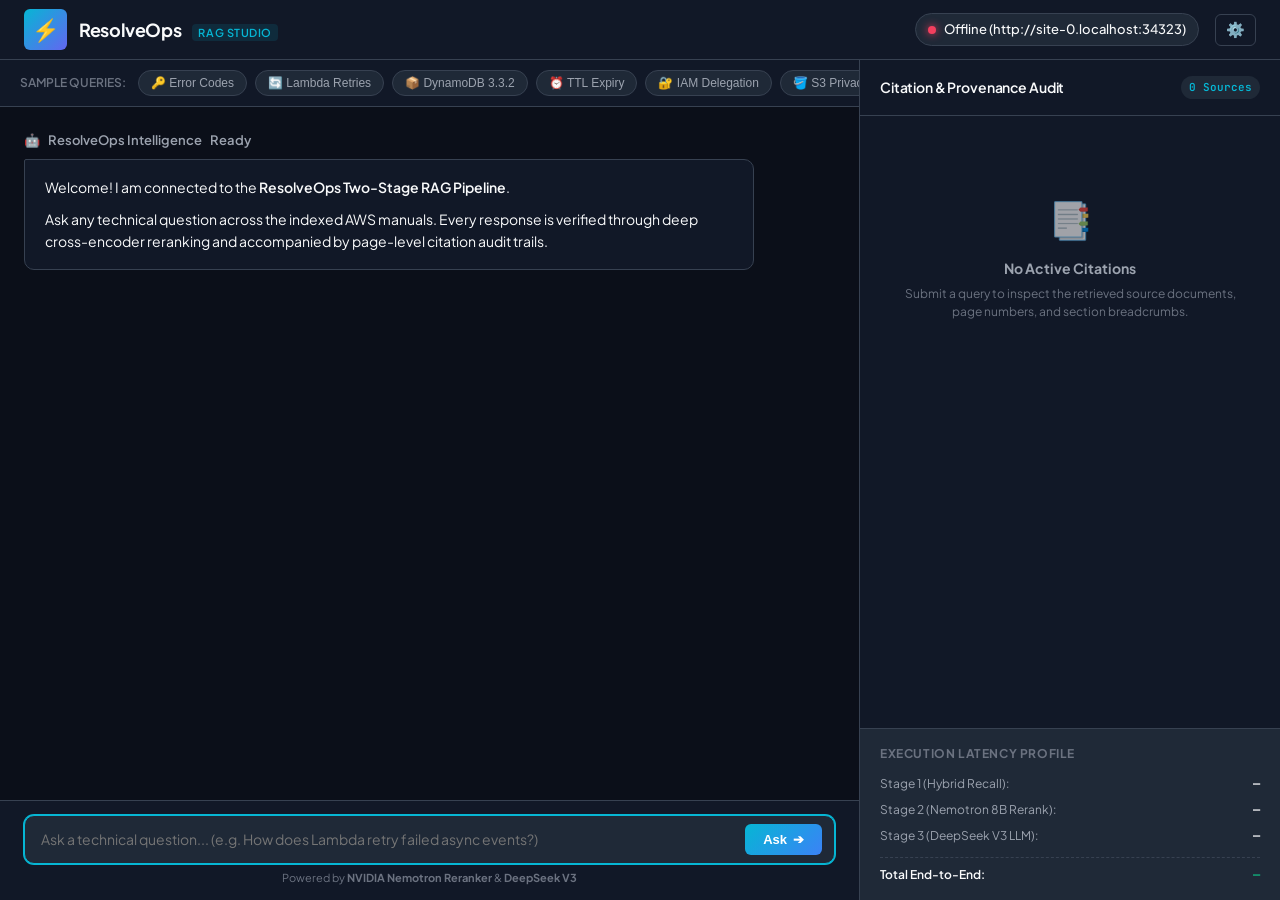
==== frontend/index.html @ 28510ec2 "feat: complete two-stage hybrid RAG platform with Qdrant persistence, 3-way manifest handshake, Nemo" ====
<!DOCTYPE html>
<html lang="en">
<head>
  <meta charset="UTF-8">
  <meta name="viewport" content="width=device-width, initial-scale=1.0">
  <title>ResolveOps — Technical RAG Dashboard</title>
  <link rel="stylesheet" href="styles.css?v=2">
  <link rel="preconnect" href="https://fonts.googleapis.com">
  <link rel="preconnect" href="https://fonts.gstatic.com" crossorigin>
  <link href="https://fonts.googleapis.com/css2?family=JetBrains+Mono:wght@400;500;700&family=Plus+Jakarta+Sans:wght@400;500;600;700&display=swap" rel="stylesheet">
</head>
<body class="dark-theme">
  <!-- Application Container -->
  <div class="app-layout">
    
    <!-- Top Header -->
    <header class="top-nav">
      <div class="nav-brand">
        <div class="brand-icon">⚡</div>
        <div class="brand-text">
          <h1>ResolveOps</h1>
          <span class="brand-badge">RAG Studio</span>
        </div>
      </div>

      <div class="nav-controls">
        <div id="backend-status" class="status-pill status-connecting">
          <span class="status-dot"></span>
          <span class="status-label">Connecting to Backend...</span>
        </div>
        <button id="config-btn" class="icon-button" title="Settings & Telemetry">⚙️</button>
      </div>
    </header>

    <!-- Main Workspace -->
    <main class="workspace-grid">

      <!-- Left / Center: Chat & QA Section -->
      <section class="chat-section">
        
        <!-- Preset Query Chips -->
        <div class="presets-bar">
          <span class="presets-title">Sample Queries:</span>
          <button class="preset-chip" data-query="AccessDeniedException 400 Signature Version 4 signing">🔑 Error Codes</button>
          <button class="preset-chip" data-query="what happens when a Lambda function fails and how are retries handled?">🔄 Lambda Retries</button>
          <button class="preset-chip" data-query="DynamoDB local version 3.3.2 pom.xml dependencies">📦 DynamoDB 3.3.2</button>
          <button class="preset-chip" data-query="automatically expire and delete old items without consuming write throughput">⏰ TTL Expiry</button>
          <button class="preset-chip" data-query="IAM role assume cross-account delegation temporary credentials">🔐 IAM Delegation</button>
          <button class="preset-chip" data-query="Are S3 bucket objects private by default and how to grant access permissions?">🪣 S3 Privacy</button>
        </div>

        <!-- Chat History Window -->
        <div id="chat-history" class="chat-history">
          <!-- Welcome Greeting Card -->
          <div class="chat-message assistant-message welcome-message">
            <div class="message-header">
              <span class="agent-avatar">🤖</span>
              <span class="agent-name">ResolveOps Intelligence</span>
              <span class="message-time">Ready</span>
            </div>
            <div class="message-body">
              <p>Welcome! I am connected to the <strong>ResolveOps Two-Stage RAG Pipeline</strong>.</p>
              <p>Ask any technical question across the indexed AWS manuals. Every response is verified through deep cross-encoder reranking and accompanied by page-level citation audit trails.</p>
            </div>
          </div>
        </div>

        <!-- Jump to Bottom Floating Action Button -->
        <button id="scroll-bottom-btn" class="scroll-bottom-btn hidden" title="Jump to latest message">
          <span>↓ Jump to latest</span>
        </button>

        <!-- Chat Input Form -->
        <div class="chat-input-container">
          <form id="chat-form" class="chat-form">
            <textarea 
              id="query-input" 
              placeholder="Ask a technical question... (e.g. How does Lambda retry failed async events?)"
              rows="1"
              required
            ></textarea>
            <button type="submit" id="send-btn" class="send-button" title="Send Query">
              <span>Ask</span>
              <span class="send-arrow">➔</span>
            </button>
          </form>
          <div class="input-hint">
            <span>Powered by <strong>NVIDIA Nemotron Reranker</strong> &amp; <strong>DeepSeek V3</strong></span>
          </div>
        </div>

      </section>

      <!-- Right Column: Interactive Citations & Provenance Audit Panel -->
      <aside class="audit-aside">
        <div class="aside-header">
          <h3>Citation &amp; Provenance Audit</h3>
          <span id="citation-count-badge" class="badge">0 Sources</span>
        </div>

        <div id="citations-container" class="citations-container">
          <div class="empty-citations-placeholder">
            <div class="empty-icon">📑</div>
            <h4>No Active Citations</h4>
            <p>Submit a query to inspect the retrieved source documents, page numbers, and section breadcrumbs.</p>
          </div>
        </div>

        <!-- Live Latency Telemetry Breakdown -->
        <div class="telemetry-card">
          <h4>Execution Latency Profile</h4>
          <div class="telemetry-metrics">
            <div class="telemetry-row">
              <span class="metric-label">Stage 1 (Hybrid Recall):</span>
              <span id="metric-retrieval" class="metric-value">—</span>
            </div>
            <div class="telemetry-row">
              <span class="metric-label">Stage 2 (Nemotron 8B Rerank):</span>
              <span id="metric-rerank" class="metric-value">—</span>
            </div>
            <div class="telemetry-row">
              <span class="metric-label">Stage 3 (DeepSeek V3 LLM):</span>
              <span id="metric-llm" class="metric-value">—</span>
            </div>
            <div class="telemetry-row total-row">
              <span class="metric-label">Total End-to-End:</span>
              <span id="metric-total" class="metric-value">—</span>
            </div>
          </div>
        </div>
      </aside>

    </main>

    <!-- Settings Modal -->
    <div id="settings-modal" class="modal-backdrop hidden">
      <div class="modal-dialog">
        <div class="modal-header">
          <h3>Backend &amp; Search Configuration</h3>
          <button id="close-modal-btn" class="close-btn">&times;</button>
        </div>
        <div class="modal-body">
          <div class="form-group">
            <label for="api-url-input">Backend REST API Endpoint:</label>
            <input type="text" id="api-url-input" value="http://localhost:8000">
            <span class="field-hint">Pure decoupled backend server address</span>
          </div>
          <div class="form-group">
            <label for="candidate-pool-slider">Stage 1 Candidate Pool (<span id="candidate-pool-val">10</span> chunks):</label>
            <input type="range" id="candidate-pool-slider" min="5" max="30" value="10">
          </div>
          <div class="form-group">
            <label for="top-k-slider">Stage 2 Reranked Top-K (<span id="top-k-val">3</span> chunks):</label>
            <input type="range" id="top-k-slider" min="1" max="10" value="3">
          </div>
        </div>
        <div class="modal-footer">
          <button id="save-settings-btn" class="primary-btn">Save Settings</button>
        </div>
      </div>
    </div>

  </div>

  <script src="app.js?v=2"></script>
</body>
</html>
---- frontend/styles.css ----
/* ResolveOps Dark Enterprise Dashboard Theme */

:root {
  --bg-main: #0b0f19;
  --bg-surface: #111827;
  --bg-card: #1f2937;
  --bg-elevated: #283548;
  --border-subtle: #374151;
  --border-active: #4f46e5;
  
  --text-primary: #f9fafb;
  --text-secondary: #9ca3af;
  --text-muted: #6b7280;
  
  --accent-cyan: #06b6d4;
  --accent-blue: #3b82f6;
  --accent-indigo: #6366f1;
  --accent-green: #10b981;
  --accent-amber: #f59e0b;
  --accent-rose: #f43f5e;
  
  --radius-sm: 6px;
  --radius-md: 10px;
  --radius-lg: 16px;
  
  --font-sans: 'Plus Jakarta Sans', -apple-system, BlinkMacSystemFont, sans-serif;
  --font-mono: 'JetBrains Mono', monospace;
}

* {
  box-sizing: border-box;
  margin: 0;
  padding: 0;
}

html, body {
  height: 100%;
  margin: 0;
  padding: 0;
}

body.dark-theme {
  background-color: var(--bg-main);
  color: var(--text-primary);
  font-family: var(--font-sans);
  height: 100vh;
  height: 100dvh;
  overflow: hidden;
  line-height: 1.5;
}

/* ───────────────────────────────────────────────────────────────────────── */
/* Layout Structure                                                          */
/* ───────────────────────────────────────────────────────────────────────── */

.app-layout {
  display: flex;
  flex-direction: column;
  height: 100vh;
  height: 100dvh;
  overflow: hidden;
}

.top-nav {
  height: 60px;
  min-height: 60px;
  background-color: var(--bg-surface);
  border-bottom: 1px solid var(--border-subtle);
  display: flex;
  align-items: center;
  justify-content: space-between;
  padding: 0 24px;
  flex-shrink: 0;
}

.nav-brand {
  display: flex;
  align-items: center;
  gap: 12px;
}

.brand-icon {
  font-size: 22px;
  background: linear-gradient(135deg, var(--accent-cyan), var(--accent-indigo));
  padding: 4px 8px;
  border-radius: var(--radius-sm);
  display: flex;
  align-items: center;
  justify-content: center;
}

.brand-text h1 {
  font-size: 18px;
  font-weight: 700;
  letter-spacing: -0.02em;
  display: inline-block;
}

.brand-badge {
  font-size: 11px;
  text-transform: uppercase;
  letter-spacing: 0.05em;
  color: var(--accent-cyan);
  background: rgba(6, 182, 212, 0.12);
  padding: 2px 6px;
  border-radius: 4px;
  margin-left: 8px;
  font-weight: 600;
}

.nav-controls {
  display: flex;
  align-items: center;
  gap: 16px;
}

.status-pill {
  display: flex;
  align-items: center;
  gap: 8px;
  padding: 6px 12px;
  border-radius: 20px;
  font-size: 13px;
  font-weight: 500;
  background-color: var(--bg-card);
  border: 1px solid var(--border-subtle);
  transition: all 0.2s ease;
}

.status-dot {
  width: 8px;
  height: 8px;
  border-radius: 50%;
}

.status-connecting .status-dot {
  background-color: var(--accent-amber);
  box-shadow: 0 0 8px var(--accent-amber);
}

.status-online .status-dot {
  background-color: var(--accent-green);
  box-shadow: 0 0 8px var(--accent-green);
}

.status-offline .status-dot {
  background-color: var(--accent-rose);
  box-shadow: 0 0 8px var(--accent-rose);
}

.icon-button {
  background: transparent;
  border: 1px solid var(--border-subtle);
  border-radius: var(--radius-sm);
  padding: 6px 10px;
  font-size: 15px;
  cursor: pointer;
  color: var(--text-secondary);
  transition: all 0.2s;
}

.icon-button:hover {
  background: var(--bg-card);
  color: var(--text-primary);
}

/* ───────────────────────────────────────────────────────────────────────── */
/* Workspace Grid                                                            */
/* ───────────────────────────────────────────────────────────────────────── */

.workspace-grid {
  display: flex;
  flex-direction: row;
  flex: 1 1 0%;
  min-height: 0;
  height: calc(100vh - 60px);
  height: calc(100dvh - 60px);
  overflow: hidden;
}

/* ───────────────────────────────────────────────────────────────────────── */
/* Chat Section                                                              */
/* ───────────────────────────────────────────────────────────────────────── */

.chat-section {
  display: flex;
  flex-direction: column;
  flex: 1 1 0%;
  height: 100%;
  min-height: 0;
  min-width: 0;
  border-right: 1px solid var(--border-subtle);
  background-color: var(--bg-main);
  position: relative;
  overflow: hidden;
}

.presets-bar {
  display: flex;
  align-items: center;
  gap: 8px;
  padding: 10px 20px;
  background-color: var(--bg-surface);
  border-bottom: 1px solid var(--border-subtle);
  overflow-x: auto;
  white-space: nowrap;
  flex-shrink: 0;
  scrollbar-width: none;
}

.presets-bar::-webkit-scrollbar {
  display: none;
}

.presets-title {
  font-size: 12px;
  font-weight: 600;
  color: var(--text-muted);
  text-transform: uppercase;
  margin-right: 4px;
}

.preset-chip {
  background-color: var(--bg-card);
  color: var(--text-secondary);
  border: 1px solid var(--border-subtle);
  padding: 5px 12px;
  border-radius: 16px;
  font-size: 12px;
  cursor: pointer;
  transition: all 0.15s ease;
  flex-shrink: 0;
}

.preset-chip:hover {
  background-color: var(--bg-elevated);
  color: var(--text-primary);
  border-color: var(--accent-blue);
  transform: translateY(-1px);
}

.chat-history {
  flex: 1 1 0%;
  min-height: 0;
  overflow-y: scroll;
  overflow-x: hidden;
  padding: 24px;
  display: flex;
  flex-direction: column;
  gap: 20px;
}

.chat-message {
  display: flex;
  flex-direction: column;
  gap: 8px;
  max-width: 85%;
  animation: fadeIn 0.25s ease-out;
}

.user-message {
  align-self: flex-end;
}

.user-message .message-body {
  background: linear-gradient(135deg, #2563eb, #1d4ed8);
  color: white;
  padding: 12px 18px;
  border-radius: var(--radius-md) var(--radius-md) 2px var(--radius-md);
  font-size: 14px;
}

.assistant-message {
  align-self: flex-start;
  width: 100%;
  max-width: 90%;
}

.assistant-message .message-header {
  display: flex;
  align-items: center;
  gap: 8px;
  font-size: 13px;
  font-weight: 600;
  color: var(--text-secondary);
}

.assistant-message .message-body {
  background-color: var(--bg-surface);
  border: 1px solid var(--border-subtle);
  padding: 16px 20px;
  border-radius: 2px var(--radius-md) var(--radius-md) var(--radius-md);
  font-size: 14px;
  line-height: 1.6;
}

.assistant-message .message-body p {
  margin-bottom: 10px;
}

.assistant-message .message-body p:last-child {
  margin-bottom: 0;
}

.assistant-message .message-body ul,
.assistant-message .message-body ol {
  margin: 8px 0 12px 22px;
  padding: 0;
}

.assistant-message .message-body li {
  margin-bottom: 6px;
  line-height: 1.5;
}

.assistant-message .message-body strong {
  color: var(--text-primary);
  font-weight: 600;
}

.assistant-message .message-body code {
  font-family: var(--font-mono);
  font-size: 12.5px;
  background-color: var(--bg-card);
  padding: 2px 6px;
  border-radius: 4px;
  border: 1px solid var(--border-subtle);
  color: #38bdf8;
}

.assistant-message .message-body pre {
  margin: 12px 0;
  padding: 12px 16px;
  background-color: var(--bg-card);
  border: 1px solid var(--border-subtle);
  border-radius: var(--radius-sm);
  overflow-x: auto;
}

.assistant-message .message-body pre code {
  background: none;
  padding: 0;
  border: none;
  font-size: 12px;
  color: var(--text-primary);
}

.message-meta-bar {
  display: flex;
  align-items: center;
  gap: 12px;
  margin-top: 8px;
  font-size: 12px;
  color: var(--text-muted);
}

.meta-pill {
  background-color: var(--bg-card);
  padding: 2px 8px;
  border-radius: 4px;
  font-family: var(--font-mono);
}

/* Clickable Citation Chips in Answer */
.citation-link {
  display: inline-flex;
  align-items: center;
  justify-content: center;
  background: rgba(6, 182, 212, 0.15);
  color: var(--accent-cyan);
  border: 1px solid rgba(6, 182, 212, 0.4);
  font-family: var(--font-mono);
  font-size: 11px;
  font-weight: 700;
  padding: 1px 6px;
  border-radius: 4px;
  margin: 0 2px;
  cursor: pointer;
  transition: all 0.15s ease;
  vertical-align: baseline;
}

.citation-link:hover, .citation-link.active {
  background: var(--accent-cyan);
  color: #000;
  box-shadow: 0 0 10px rgba(6, 182, 212, 0.5);
  transform: scale(1.08);
}

.scroll-bottom-btn {
  position: absolute;
  bottom: 82px;
  right: 28px;
  background-color: var(--bg-surface);
  color: var(--accent-cyan);
  border: 1px solid var(--accent-cyan);
  padding: 6px 14px;
  border-radius: 20px;
  font-size: 12px;
  font-weight: 600;
  cursor: pointer;
  box-shadow: 0 4px 16px rgba(0, 0, 0, 0.4);
  z-index: 20;
  display: flex;
  align-items: center;
  gap: 6px;
  transition: opacity 0.2s ease, transform 0.2s ease;
}

.scroll-bottom-btn:hover {
  background-color: var(--accent-cyan);
  color: #000;
  transform: translateY(-2px);
  box-shadow: 0 6px 20px rgba(6, 182, 212, 0.35);
}

.scroll-bottom-btn.hidden {
  opacity: 0;
  pointer-events: none;
  transform: translateY(8px);
}

/* Input Area */
.chat-input-container {
  padding: 14px 24px;
  background-color: var(--bg-surface);
  border-top: 1px solid var(--border-subtle);
  flex-shrink: 0;
}

.chat-form {
  display: flex;
  gap: 12px;
  background-color: var(--bg-card);
  border: 1px solid var(--border-subtle);
  border-radius: var(--radius-md);
  padding: 8px 12px;
  transition: border-color 0.2s;
}

.chat-form:focus-within {
  border-color: var(--accent-cyan);
  box-shadow: 0 0 0 1px var(--accent-cyan);
}

#query-input {
  flex: 1;
  background: transparent;
  border: none;
  outline: none;
  color: var(--text-primary);
  font-family: var(--font-sans);
  font-size: 14px;
  resize: none;
  padding: 6px 4px;
  max-height: 120px;
}

.send-button {
  background: linear-gradient(135deg, var(--accent-cyan), var(--accent-blue));
  color: white;
  border: none;
  border-radius: var(--radius-sm);
  padding: 8px 18px;
  font-size: 13px;
  font-weight: 600;
  cursor: pointer;
  display: flex;
  align-items: center;
  gap: 6px;
  transition: opacity 0.2s, transform 0.15s;
}

.send-button:hover {
  opacity: 0.92;
  transform: translateY(-1px);
}

.input-hint {
  font-size: 11px;
  color: var(--text-muted);
  margin-top: 6px;
  text-align: center;
}

/* ───────────────────────────────────────────────────────────────────────── */
/* Right Aside: Citations & Telemetry                                        */
/* ───────────────────────────────────────────────────────────────────────── */

.audit-aside {
  width: 420px;
  min-width: 320px;
  max-width: 450px;
  flex-shrink: 0;
  background-color: var(--bg-surface);
  display: flex;
  flex-direction: column;
  height: 100%;
  min-height: 0;
  overflow: hidden;
}

.aside-header {
  padding: 16px 20px;
  border-bottom: 1px solid var(--border-subtle);
  display: flex;
  align-items: center;
  justify-content: space-between;
  flex-shrink: 0;
}

.aside-header h3 {
  font-size: 14px;
  font-weight: 600;
  letter-spacing: -0.01em;
}

.badge {
  background: var(--bg-card);
  color: var(--accent-cyan);
  font-size: 11px;
  font-weight: 600;
  padding: 3px 8px;
  border-radius: 12px;
  font-family: var(--font-mono);
}

.citations-container {
  flex: 1 1 0%;
  min-height: 0;
  overflow-y: scroll;
  overflow-x: hidden;
  padding: 16px 20px;
  display: flex;
  flex-direction: column;
  gap: 14px;
}

.empty-citations-placeholder {
  text-align: center;
  padding: 60px 20px;
  color: var(--text-muted);
}

.empty-icon {
  font-size: 36px;
  margin-bottom: 12px;
  opacity: 0.6;
}

.empty-citations-placeholder h4 {
  font-size: 14px;
  color: var(--text-secondary);
  margin-bottom: 6px;
}

.empty-citations-placeholder p {
  font-size: 12px;
  line-height: 1.5;
}

/* Citation Card */
.citation-card {
  background-color: var(--bg-card);
  border: 1px solid var(--border-subtle);
  border-radius: var(--radius-md);
  padding: 14px 16px;
  display: flex;
  flex-direction: column;
  gap: 8px;
  transition: all 0.2s ease;
}

.citation-card.highlighted {
  border-color: var(--accent-cyan);
  box-shadow: 0 0 16px rgba(6, 182, 212, 0.2);
  background-color: var(--bg-elevated);
}

.citation-card-top {
  display: flex;
  align-items: center;
  justify-content: space-between;
}

.citation-badge {
  background-color: var(--accent-cyan);
  color: #000;
  font-family: var(--font-mono);
  font-weight: 700;
  font-size: 11px;
  padding: 2px 7px;
  border-radius: 4px;
}

.citation-source {
  font-size: 12px;
  font-weight: 600;
  color: var(--text-primary);
  display: flex;
  align-items: center;
  gap: 6px;
}

.citation-pages {
  font-size: 11px;
  color: var(--accent-amber);
  background: rgba(245, 158, 11, 0.12);
  padding: 2px 6px;
  border-radius: 4px;
  font-family: var(--font-mono);
}

.citation-breadcrumb {
  font-size: 11px;
  color: var(--text-secondary);
  line-height: 1.4;
}

.citation-snippet {
  font-size: 12px;
  color: var(--text-secondary);
  background-color: var(--bg-main);
  padding: 8px 10px;
  border-radius: var(--radius-sm);
  border-left: 2px solid var(--accent-cyan);
  font-family: var(--font-mono);
  line-height: 1.4;
}

/* Telemetry Card */
.telemetry-card {
  padding: 16px 20px;
  border-top: 1px solid var(--border-subtle);
  background-color: var(--bg-card);
  flex-shrink: 0;
}

.telemetry-card h4 {
  font-size: 12px;
  text-transform: uppercase;
  letter-spacing: 0.05em;
  color: var(--text-muted);
  margin-bottom: 12px;
}

.telemetry-metrics {
  display: flex;
  flex-direction: column;
  gap: 8px;
}

.telemetry-row {
  display: flex;
  justify-content: space-between;
  font-size: 12px;
  color: var(--text-secondary);
}

.metric-value {
  font-family: var(--font-mono);
  font-weight: 600;
  color: var(--text-primary);
}

.total-row {
  margin-top: 4px;
  padding-top: 8px;
  border-top: 1px dashed var(--border-subtle);
  color: var(--text-primary);
  font-weight: 600;
}

.total-row .metric-value {
  color: var(--accent-green);
}

/* ───────────────────────────────────────────────────────────────────────── */
/* Modal Dialog                                                              */
/* ───────────────────────────────────────────────────────────────────────── */

.modal-backdrop {
  position: fixed;
  inset: 0;
  background: rgba(0, 0, 0, 0.7);
  display: flex;
  align-items: center;
  justify-content: center;
  z-index: 100;
  backdrop-filter: blur(4px);
}

.modal-backdrop.hidden {
  display: none;
}

.modal-dialog {
  background-color: var(--bg-surface);
  border: 1px solid var(--border-subtle);
  border-radius: var(--radius-lg);
  width: 90%;
  max-width: 480px;
  box-shadow: 0 20px 40px rgba(0, 0, 0, 0.5);
  overflow: hidden;
}

.modal-header {
  padding: 16px 20px;
  border-bottom: 1px solid var(--border-subtle);
  display: flex;
  justify-content: space-between;
  align-items: center;
}

.modal-header h3 {
  font-size: 15px;
  font-weight: 600;
}

.close-btn {
  background: transparent;
  border: none;
  color: var(--text-muted);
  font-size: 20px;
  cursor: pointer;
}

.modal-body {
  padding: 20px;
  display: flex;
  flex-direction: column;
  gap: 16px;
}

.form-group {
  display: flex;
  flex-direction: column;
  gap: 6px;
}

.form-group label {
  font-size: 13px;
  font-weight: 500;
  color: var(--text-secondary);
}

.form-group input[type="text"] {
  background: var(--bg-card);
  border: 1px solid var(--border-subtle);
  padding: 8px 12px;
  border-radius: var(--radius-sm);
  color: var(--text-primary);
  font-family: var(--font-mono);
  font-size: 13px;
}

.field-hint {
  font-size: 11px;
  color: var(--text-muted);
}

.modal-footer {
  padding: 12px 20px;
  border-top: 1px solid var(--border-subtle);
  display: flex;
  justify-content: flex-end;
}

.primary-btn {
  background: var(--accent-blue);
  color: white;
  border: none;
  padding: 8px 16px;
  border-radius: var(--radius-sm);
  font-weight: 600;
  font-size: 13px;
  cursor: pointer;
}

@keyframes fadeIn {
  from { opacity: 0; transform: translateY(6px); }
  to { opacity: 1; transform: translateY(0); }
}

/* ───────────────────────────────────────────────────────────────────────── */
/* Custom Sleek Scrollbars (Dark Theme)                                      */
/* ───────────────────────────────────────────────────────────────────────── */

::-webkit-scrollbar {
  width: 8px;
  height: 8px;
}

::-webkit-scrollbar-track {
  background: transparent;
}

::-webkit-scrollbar-thumb {
  background: var(--border-subtle);
  border-radius: 4px;
}

::-webkit-scrollbar-thumb:hover {
  background: var(--text-muted);
}

* {
  scrollbar-width: thin;
  scrollbar-color: var(--border-subtle) transparent;
}

/* ───────────────────────────────────────────────────────────────────────── */
/* Responsive Layout Adaptation                                              */
/* ───────────────────────────────────────────────────────────────────────── */

@media (max-width: 1024px) {
  .workspace-grid {
    grid-template-columns: 1fr 340px;
  }
}

@media (max-width: 820px) {
  body.dark-theme,
  .app-layout {
    height: auto;
    min-height: 100vh;
    overflow-y: auto;
  }

  .workspace-grid {
    grid-template-columns: 1fr;
    height: auto;
    overflow: visible;
  }

  .chat-section {
    height: 65vh;
    border-right: none;
    border-bottom: 2px solid var(--border-subtle);
  }

  .audit-aside {
    height: 50vh;
  }
}
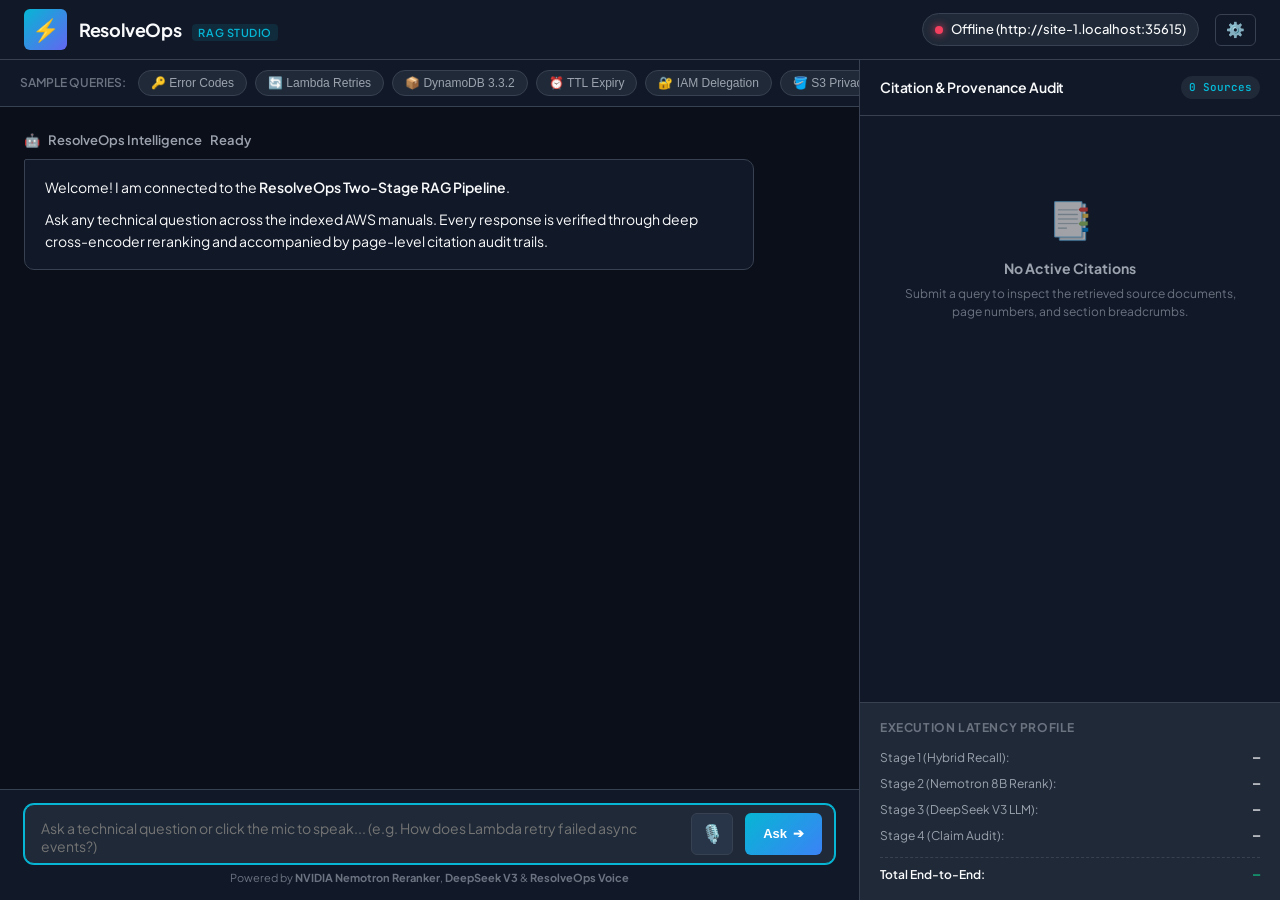
==== commit bf7f5f59: "feat: add voice pipeline, Groq LLM client, RAGAS evals, and grounding/STT hardening" ====
--- a/frontend/index.html
+++ b/frontend/index.html
@@ -4,7 +4,7 @@
   <meta charset="UTF-8">
   <meta name="viewport" content="width=device-width, initial-scale=1.0">
   <title>ResolveOps — Technical RAG Dashboard</title>
-  <link rel="stylesheet" href="styles.css?v=2">
+  <link rel="stylesheet" href="styles.css?v=6">
   <link rel="preconnect" href="https://fonts.googleapis.com">
   <link rel="preconnect" href="https://fonts.gstatic.com" crossorigin>
   <link href="https://fonts.googleapis.com/css2?family=JetBrains+Mono:wght@400;500;700&family=Plus+Jakarta+Sans:wght@400;500;600;700&display=swap" rel="stylesheet">
@@ -72,20 +72,34 @@
 
         <!-- Chat Input Form -->
         <div class="chat-input-container">
+          <!-- Live Voice Recording / Speaking Status Pill -->
+          <div id="voice-status-bar" class="voice-status-bar hidden">
+            <div class="voice-wave" id="voice-wave">
+              <span></span><span></span><span></span><span></span><span></span>
+            </div>
+            <span id="voice-status-text" class="voice-status-text">Listening... 0:00</span>
+            <button type="button" id="stop-speaking-btn" class="stop-speaking-btn hidden" title="Interrupt Voice Playback">
+              ⏹ Stop Speaking
+            </button>
+          </div>
+
           <form id="chat-form" class="chat-form">
             <textarea 
               id="query-input" 
-              placeholder="Ask a technical question... (e.g. How does Lambda retry failed async events?)"
+              placeholder="Ask a technical question or click the mic to speak... (e.g. How does Lambda retry failed async events?)"
               rows="1"
               required
             ></textarea>
+            <button type="button" id="voice-btn" class="voice-button" title="Speak your question (click to start / stop)">
+              <span class="mic-icon">🎙️</span>
+            </button>
             <button type="submit" id="send-btn" class="send-button" title="Send Query">
               <span>Ask</span>
               <span class="send-arrow">➔</span>
             </button>
           </form>
           <div class="input-hint">
-            <span>Powered by <strong>NVIDIA Nemotron Reranker</strong> &amp; <strong>DeepSeek V3</strong></span>
+            <span>Powered by <strong>NVIDIA Nemotron Reranker</strong>, <strong>DeepSeek V3</strong> &amp; <strong>ResolveOps Voice</strong></span>
           </div>
         </div>
 
@@ -95,7 +109,10 @@
       <aside class="audit-aside">
         <div class="aside-header">
           <h3>Citation &amp; Provenance Audit</h3>
-          <span id="citation-count-badge" class="badge">0 Sources</span>
+          <div style="display: flex; gap: 6px; align-items: center;">
+            <span id="faithfulness-badge" class="badge faithfulness-badge hidden">100% Grounded</span>
+            <span id="citation-count-badge" class="badge">0 Sources</span>
+          </div>
         </div>
 
         <div id="citations-container" class="citations-container">
@@ -110,6 +127,10 @@
         <div class="telemetry-card">
           <h4>Execution Latency Profile</h4>
           <div class="telemetry-metrics">
+            <div id="metric-stt-row" class="telemetry-row hidden">
+              <span class="metric-label">Stage 0 (Whisper STT):</span>
+              <span id="metric-stt" class="metric-value">—</span>
+            </div>
             <div class="telemetry-row">
               <span class="metric-label">Stage 1 (Hybrid Recall):</span>
               <span id="metric-retrieval" class="metric-value">—</span>
@@ -121,6 +142,14 @@
             <div class="telemetry-row">
               <span class="metric-label">Stage 3 (DeepSeek V3 LLM):</span>
               <span id="metric-llm" class="metric-value">—</span>
+            </div>
+            <div class="telemetry-row">
+              <span class="metric-label">Stage 4 (Claim Audit):</span>
+              <span id="metric-audit" class="metric-value">—</span>
+            </div>
+            <div id="metric-tts-row" class="telemetry-row hidden">
+              <span class="metric-label">Stage 5 (Neural TTS):</span>
+              <span id="metric-tts" class="metric-value">—</span>
             </div>
             <div class="telemetry-row total-row">
               <span class="metric-label">Total End-to-End:</span>
@@ -153,6 +182,13 @@
             <label for="top-k-slider">Stage 2 Reranked Top-K (<span id="top-k-val">3</span> chunks):</label>
             <input type="range" id="top-k-slider" min="1" max="10" value="3">
           </div>
+          <div class="form-group checkbox-group">
+            <label class="checkbox-label" for="voice-review-toggle">
+              <input type="checkbox" id="voice-review-toggle">
+              <span>Review voice transcript in input box before sending</span>
+            </label>
+            <span class="field-hint">When enabled, speech is transcribed into the text box so you can fix technical terms before querying</span>
+          </div>
         </div>
         <div class="modal-footer">
           <button id="save-settings-btn" class="primary-btn">Save Settings</button>
@@ -162,7 +198,7 @@
 
   </div>
 
-  <script src="app.js?v=2"></script>
+  <script src="app.js?v=8"></script>
 </body>
 </html>
 
--- a/frontend/styles.css
+++ b/frontend/styles.css
@@ -525,6 +525,18 @@
   font-family: var(--font-mono);
 }
 
+.faithfulness-badge {
+  background: rgba(16, 185, 129, 0.15);
+  color: #10b981;
+  border: 1px solid rgba(16, 185, 129, 0.35);
+}
+
+.faithfulness-badge.warning {
+  background: rgba(245, 158, 11, 0.15);
+  color: #f59e0b;
+  border: 1px solid rgba(245, 158, 11, 0.35);
+}
+
 .citations-container {
   flex: 1 1 0%;
   min-height: 0;
@@ -844,3 +856,295 @@
   }
 }
 
+
+
+.hidden {
+  display: none !important;
+}
+
+/* ───────────────────────────────────────────────────────────────────────── */
+/* Voice Agent Studio Controls & Waveform Animations                         */
+/* ───────────────────────────────────────────────────────────────────────── */
+
+.voice-button {
+  background: var(--bg-elevated);
+  color: var(--text-primary);
+  border: 1px solid var(--border-subtle);
+  border-radius: var(--radius-sm);
+  width: 42px;
+  height: 42px;
+  display: inline-flex;
+  align-items: center;
+  justify-content: center;
+  font-size: 18px;
+  cursor: pointer;
+  flex-shrink: 0;
+  transition: all 0.2s ease;
+}
+
+.voice-button:hover:not(:disabled) {
+  border-color: var(--accent-cyan);
+  background: rgba(6, 182, 212, 0.12);
+  transform: translateY(-1px);
+}
+
+.voice-button:disabled {
+  opacity: 0.45;
+  cursor: not-allowed;
+}
+
+.voice-button.recording {
+  background: rgba(244, 63, 94, 0.2);
+  border-color: var(--accent-rose);
+  color: var(--accent-rose);
+  box-shadow: 0 0 0 0 rgba(244, 63, 94, 0.55);
+  animation: micPulse 1.35s infinite;
+}
+
+.voice-button.speaking {
+  background: rgba(6, 182, 212, 0.18);
+  border-color: var(--accent-cyan);
+  box-shadow: 0 0 12px rgba(6, 182, 212, 0.25);
+}
+
+@keyframes micPulse {
+  0% { box-shadow: 0 0 0 0 rgba(244, 63, 94, 0.55); }
+  70% { box-shadow: 0 0 0 10px rgba(244, 63, 94, 0); }
+  100% { box-shadow: 0 0 0 0 rgba(244, 63, 94, 0); }
+}
+
+.voice-status-bar {
+  display: flex;
+  align-items: center;
+  gap: 10px;
+  padding: 8px 14px;
+  margin-bottom: 10px;
+  border-radius: var(--radius-sm);
+  background: rgba(15, 23, 42, 0.9);
+  border: 1px solid var(--border-subtle);
+  font-size: 12px;
+  color: var(--text-primary);
+  animation: fadeIn 0.2s ease;
+}
+
+.voice-status-bar.recording {
+  border-color: rgba(244, 63, 94, 0.6);
+  background: rgba(244, 63, 94, 0.08);
+}
+
+.voice-status-bar.speaking {
+  border-color: rgba(6, 182, 212, 0.6);
+  background: rgba(6, 182, 212, 0.08);
+}
+
+.voice-wave {
+  display: inline-flex;
+  align-items: center;
+  gap: 3px;
+  height: 16px;
+}
+
+.voice-wave span {
+  display: block;
+  width: 3px;
+  height: 6px;
+  border-radius: 2px;
+  background: var(--accent-cyan);
+  animation: voiceWave 0.9s infinite ease-in-out;
+}
+
+.voice-status-bar.recording .voice-wave span {
+  background: var(--accent-rose);
+}
+
+.voice-wave span:nth-child(2) { animation-delay: 0.15s; }
+.voice-wave span:nth-child(3) { animation-delay: 0.3s; }
+.voice-wave span:nth-child(4) { animation-delay: 0.45s; }
+.voice-wave span:nth-child(5) { animation-delay: 0.6s; }
+
+@keyframes voiceWave {
+  0%, 100% { height: 5px; opacity: 0.55; }
+  50% { height: 16px; opacity: 1; }
+}
+
+.voice-status-text {
+  font-family: var(--font-mono);
+  font-size: 12px;
+  flex: 1;
+}
+
+.stop-speaking-btn {
+  background: rgba(244, 63, 94, 0.16);
+  color: #fda4af;
+  border: 1px solid rgba(244, 63, 94, 0.45);
+  border-radius: 6px;
+  padding: 4px 10px;
+  font-size: 11px;
+  font-weight: 600;
+  cursor: pointer;
+  transition: all 0.15s ease;
+}
+
+.stop-speaking-btn:hover {
+  background: rgba(244, 63, 94, 0.3);
+  color: #fff;
+}
+
+.voice-audio-bar {
+  display: flex;
+  align-items: center;
+  gap: 10px;
+  margin-top: 10px;
+  padding: 8px 12px;
+  border-radius: var(--radius-sm);
+  background: rgba(6, 182, 212, 0.06);
+  border: 1px solid rgba(6, 182, 212, 0.25);
+}
+
+.voice-audio-bar audio {
+  height: 30px;
+  flex: 1;
+  min-width: 180px;
+  filter: invert(0.88) hue-rotate(180deg);
+}
+
+.voice-badge {
+  display: inline-flex;
+  align-items: center;
+  gap: 4px;
+  font-size: 11px;
+  font-family: var(--font-mono);
+  color: var(--accent-cyan);
+  background: rgba(6, 182, 212, 0.12);
+  padding: 2px 7px;
+  border-radius: 999px;
+}
+
+
+/* ───────────────────────────────────────────────────────────────────────── */
+/* Voice Processing Loader & Animated Pipeline Steps                         */
+/* ───────────────────────────────────────────────────────────────────────── */
+
+.voice-status-bar.processing {
+  border-color: rgba(129, 140, 248, 0.65);
+  background: rgba(99, 102, 241, 0.12);
+}
+
+.voice-status-bar.processing .voice-wave span {
+  background: var(--accent-indigo);
+}
+
+.voice-spinner {
+  width: 16px;
+  height: 16px;
+  border: 2px solid rgba(129, 140, 248, 0.3);
+  border-top-color: var(--accent-cyan);
+  border-radius: 50%;
+  animation: voiceSpin 0.75s linear infinite;
+  flex-shrink: 0;
+}
+
+@keyframes voiceSpin {
+  to { transform: rotate(360deg); }
+}
+
+.processing-card {
+  display: flex;
+  flex-direction: column;
+  gap: 10px;
+}
+
+.processing-header-row {
+  display: flex;
+  align-items: center;
+  gap: 10px;
+  font-size: 13px;
+  color: var(--text-primary);
+  font-weight: 500;
+}
+
+.processing-bar-track {
+  width: 100%;
+  height: 4px;
+  border-radius: 999px;
+  background: rgba(148, 163, 184, 0.16);
+  overflow: hidden;
+}
+
+.processing-bar-fill {
+  width: 40%;
+  height: 100%;
+  border-radius: 999px;
+  background: linear-gradient(90deg, var(--accent-indigo), var(--accent-cyan), var(--accent-indigo));
+  animation: shimmerSlide 1.4s ease-in-out infinite;
+}
+
+@keyframes shimmerSlide {
+  0% { transform: translateX(-110%); }
+  100% { transform: translateX(280%); }
+}
+
+.processing-steps {
+  display: flex;
+  flex-wrap: wrap;
+  gap: 6px;
+}
+
+.processing-step {
+  font-size: 11px;
+  font-family: var(--font-mono);
+  padding: 3px 9px;
+  border-radius: 999px;
+  border: 1px solid var(--border-subtle);
+  color: var(--text-muted);
+  background: rgba(15, 23, 42, 0.55);
+  transition: all 0.25s ease;
+}
+
+.processing-step.active {
+  color: var(--accent-cyan);
+  border-color: rgba(6, 182, 212, 0.6);
+  background: rgba(6, 182, 212, 0.14);
+  box-shadow: 0 0 10px rgba(6, 182, 212, 0.18);
+}
+
+.processing-step.done {
+  color: #34d399;
+  border-color: rgba(52, 211, 153, 0.45);
+  background: rgba(16, 185, 129, 0.1);
+}
+
+.edit-transcript-btn {
+  margin-left: 8px;
+  background: rgba(148, 163, 184, 0.14);
+  color: var(--text-secondary);
+  border: 1px solid rgba(148, 163, 184, 0.28);
+  border-radius: 6px;
+  padding: 2px 7px;
+  font-size: 11px;
+  cursor: pointer;
+  vertical-align: middle;
+  transition: all 0.15s ease;
+}
+
+.edit-transcript-btn:hover {
+  color: var(--text-primary);
+  border-color: var(--accent-cyan);
+  background: rgba(6, 182, 212, 0.18);
+}
+
+.checkbox-group .checkbox-label {
+  display: flex;
+  align-items: center;
+  gap: 8px;
+  cursor: pointer;
+  font-size: 13px;
+  color: var(--text-primary);
+}
+
+.checkbox-group input[type="checkbox"] {
+  width: 15px;
+  height: 15px;
+  accent-color: var(--accent-cyan);
+  cursor: pointer;
+}
